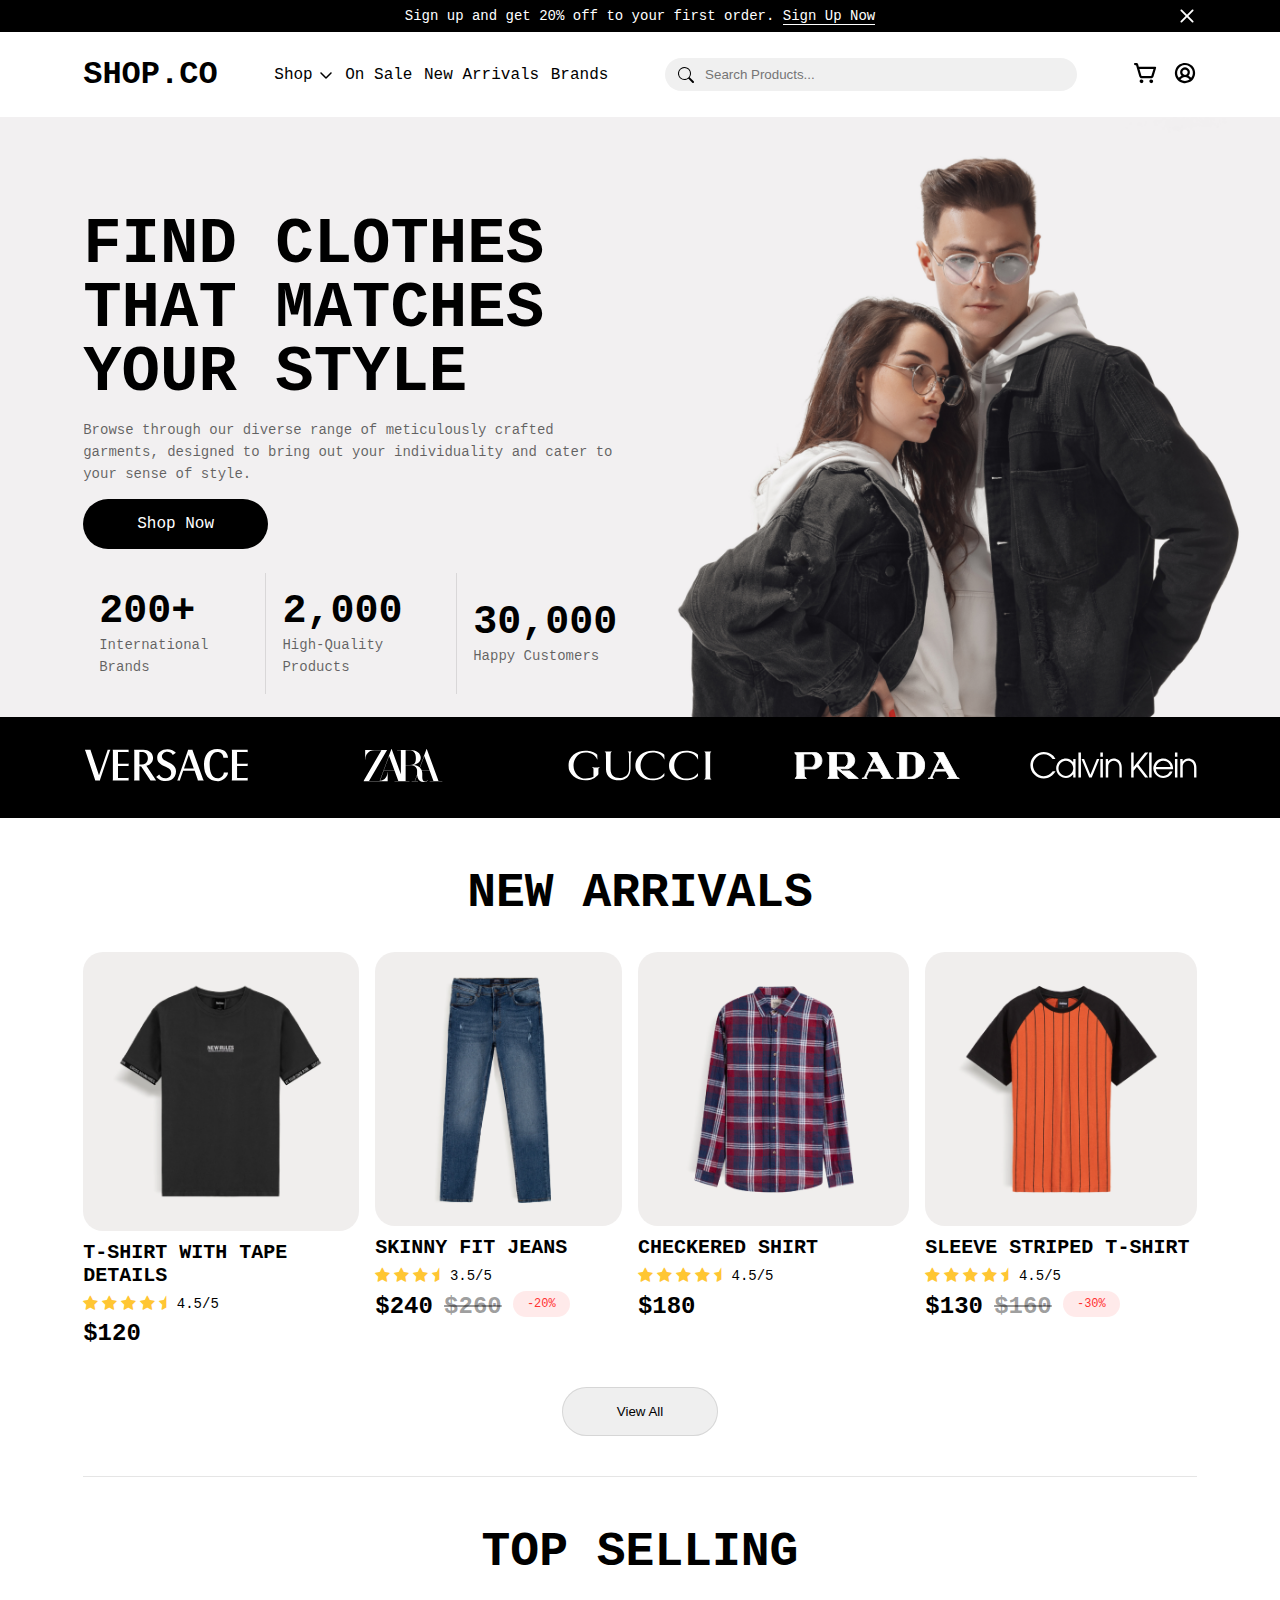
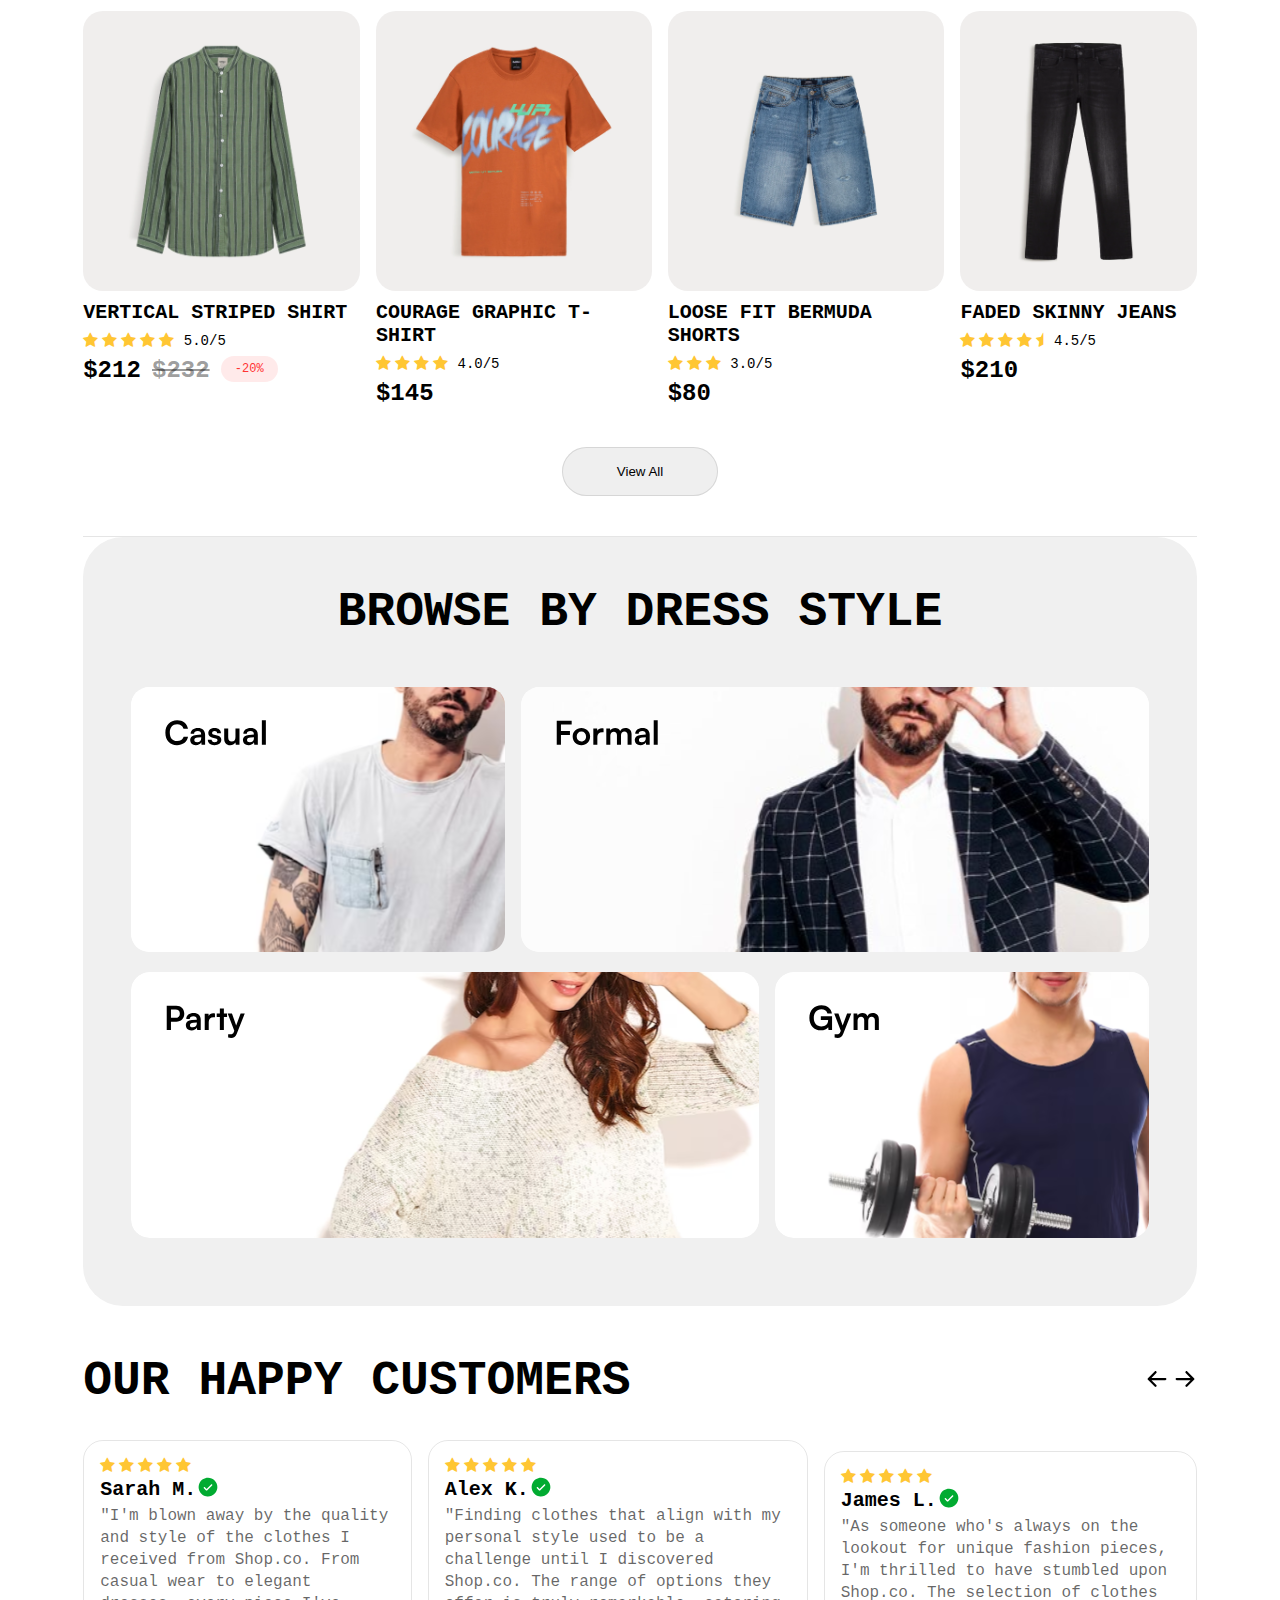
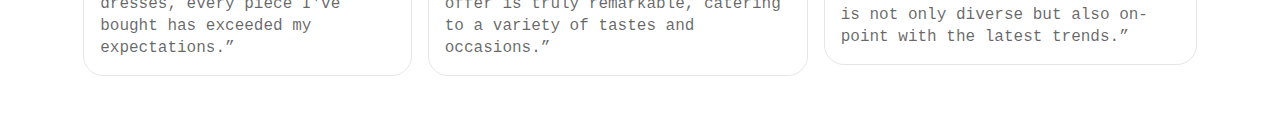
==== index.html @ 6834daca "header and main section" ====
<!DOCTYPE html>
<html lang="en">
  <head>
    <meta charset="UTF-8" />
    <meta name="viewport" content="width=device-width, initial-scale=1.0" />
    <title>Shop.co</title>
    <link rel="stylesheet" href="./styles/index.css" />
    <link
      rel="stylesheet"
      href="https://cdnjs.cloudflare.com/ajax/libs/font-awesome/4.7.0/css/font-awesome.min.css"
    />
  </head>
  <body>
    <header>
      <div class="top">
        <div class="container">
          <div class="top-content">
            <p>
              Sign up and get 20% off to your first order.
              <a href="#">Sign Up Now</a>
            </p>
            <div class="close">
              <img src="./images/x.svg" alt="" />
            </div>
          </div>
        </div>
      </div>
      <div class="bottom">
        <div class="container">
          <nav>
            <div class="logo">
              <a href="./index.html">SHOP.CO</a>
            </div>
            <ul>
              <li>
                <a href="#">Shop</a><img src="./images/dropdown.svg" alt="" />
              </li>
              <li>
                <a href="#">On Sale</a>
              </li>
              <li><a href="#">New Arrivals</a></li>
              <li><a href="#">Brands</a></li>
            </ul>
            <div class="submit">
              <input type="search" placeholder="Search Products..." />
            </div>
            <div class="login">
              <div class="cart">
                <a href="#"><img src="./images/cart.svg" alt="" /></a>
              </div>
              <div class="user">
                <a href="#"><img src="./images/user.svg" alt="" /></a>
              </div>
            </div>
          </nav>
        </div>
      </div>
    </header>
    <section class="landing-page">
      <div class="container">
        <div class="land-content">
          <h1>FIND CLOTHES THAT MATCHES YOUR STYLE</h1>
          <p>
            Browse through our diverse range of meticulously crafted garments,
            designed to bring out your individuality and cater to your sense of
            style.
          </p>
          <button>Shop Now</button>
          <div class="brand-box">
            <div class="brand">
              <p>200+</p>
              <p>International Brands</p>
            </div>
            <div class="brand">
              <p>2,000</p>
              <p>High-Quality Products</p>
            </div>
            <div class="brand">
              <p>30,000</p>
              <p>Happy Customers</p>
            </div>
          </div>
        </div>
      </div>
    </section>
    <section class="brand-sect">
      <div class="container">
        <div class="brand-sect-box">
          <div class="sect-box">
            <img src="./images/versace.svg" alt="Versace logo" />
          </div>
          <div class="sect-box">
            <img src="./images/zara-logo-1 1.svg" alt="Versace logo" />
          </div>
          <div class="sect-box">
            <img src="./images/gucci-logo-1 1.svg" alt="Versace logo" />
          </div>
          <div class="sect-box">
            <img src="./images/prada-logo-1 1.svg" alt="Versace logo" />
          </div>
          <div class="sect-box">
            <img src="./images/calvin_klein.svg" alt="Versace logo" />
          </div>
        </div>
      </div>
    </section>
    <section class="outer-arrivals">
      <div class="container">
        <div class="inner-arrivals">
          <p>NEW ARRIVALS</p>
          <div class="arrivals">
            <div class="arrival-box">
              <div class="arrival-image">
                <img src="./images/T-shirt.png" alt="T-shirt" />
              </div>
              <p>T-SHIRT WITH TAPE DETAILS</p>
              <div class="ratings">
                <div class="stars">
                  <span class="fa fa-star checked"></span>
                  <span class="fa fa-star checked"></span>
                  <span class="fa fa-star checked"></span>
                  <span class="fa fa-star checked"></span>
                  <span class="fa fa-star-half"></span>
                </div>
                <div class="rate">4.5/5</div>
              </div>
              <div class="price">
                <p>$120</p>
              </div>
            </div>
            <div class="arrival-box">
              <div class="arrival-image">
                <img src="./images/skinny-je.png" alt="T-shirt" />
              </div>
              <p>SKINNY FIT JEANS</p>
              <div class="ratings">
                <div class="stars">
                  <span class="fa fa-star checked"></span>
                  <span class="fa fa-star checked"></span>
                  <span class="fa fa-star checked"></span>
                  <span class="fa fa-star-half"></span>
                </div>
                <div class="rate">3.5/5</div>
              </div>
              <div class="price">
                <p>$240</p>
                <p>$260</p>
                <p>-20%</p>
              </div>
            </div>
            <div class="arrival-box">
              <div class="arrival-image">
                <img src="./images/check-shirt.png" alt="T-shirt" />
              </div>
              <p>CHECKERED SHIRT</p>
              <div class="ratings">
                <div class="stars">
                  <span class="fa fa-star checked"></span>
                  <span class="fa fa-star checked"></span>
                  <span class="fa fa-star checked"></span>
                  <span class="fa fa-star checked"></span>
                  <span class="fa fa-star-half"></span>
                </div>
                <div class="rate">4.5/5</div>
              </div>
              <div class="price">
                <p>$180</p>
              </div>
            </div>
            <div class="arrival-box">
              <div class="arrival-image">
                <img src="./images/sleeze-tshirt.png" alt="T-shirt" />
              </div>
              <p>SLEEVE STRIPED T-SHIRT</p>
              <div class="ratings">
                <div class="stars">
                  <span class="fa fa-star checked"></span>
                  <span class="fa fa-star checked"></span>
                  <span class="fa fa-star checked"></span>
                  <span class="fa fa-star checked"></span>
                  <span class="fa fa-star-half"></span>
                </div>
                <div class="rate">4.5/5</div>
              </div>
              <div class="price">
                <p>$130</p>
                <p>$160</p>
                <p>-30%</p>
              </div>
            </div>
          </div>
          <div class="btn">
            <button>View All</button>
          </div>
        </div>
      </div>
    </section>
    <section class="outer-arrivals">
      <div class="container">
        <div class="inner-arrivals">
          <p>TOP SELLING</p>
          <div class="arrivals">
            <div class="arrival-box">
              <div class="arrival-image">
                <img src="./images/verticalstripe.png" alt="T-shirt" />
              </div>
              <p>VERTICAL STRIPED SHIRT</p>
              <div class="ratings">
                <div class="stars">
                  <span class="fa fa-star checked"></span>
                  <span class="fa fa-star checked"></span>
                  <span class="fa fa-star checked"></span>
                  <span class="fa fa-star checked"></span>
                  <span class="fa fa-star checked"></span>
                </div>
                <div class="rate">5.0/5</div>
              </div>
              <div class="price">
                <p>$212</p>
                <p>$232</p>
                <p>-20%</p>
              </div>
            </div>
            <div class="arrival-box">
              <div class="arrival-image">
                <img src="./images/courage.png" alt="T-shirt" />
              </div>
              <p>COURAGE GRAPHIC T-SHIRT</p>
              <div class="ratings">
                <div class="stars">
                  <span class="fa fa-star checked"></span>
                  <span class="fa fa-star checked"></span>
                  <span class="fa fa-star checked"></span>
                  <span class="fa fa-star checked"></span>
                </div>
                <div class="rate">4.0/5</div>
              </div>
              <div class="price">
                <p>$145</p>
              </div>
            </div>
            <div class="arrival-box">
              <div class="arrival-image">
                <img src="./images/loosefit.png" alt="T-shirt" />
              </div>
              <p>LOOSE FIT BERMUDA SHORTS</p>
              <div class="ratings">
                <div class="stars">
                  <span class="fa fa-star checked"></span>
                  <span class="fa fa-star checked"></span>
                  <span class="fa fa-star checked"></span>
                </div>
                <div class="rate">3.0/5</div>
              </div>
              <div class="price">
                <p>$80</p>
              </div>
            </div>
            <div class="arrival-box">
              <div class="arrival-image">
                <img src="./images/faded.png" alt="T-shirt" />
              </div>
              <p>FADED SKINNY JEANS</p>
              <div class="ratings">
                <div class="stars">
                  <span class="fa fa-star checked"></span>
                  <span class="fa fa-star checked"></span>
                  <span class="fa fa-star checked"></span>
                  <span class="fa fa-star checked"></span>
                  <span class="fa fa-star-half"></span>
                </div>
                <div class="rate">4.5/5</div>
              </div>
              <div class="price">
                <p>$210</p>
              </div>
            </div>
          </div>
          <div class="btn">
            <button>View All</button>
          </div>
        </div>
      </div>
    </section>
    <section class="outer-dress">
      <div class="container">
        <div class="inner-dress">
          <p>BROWSE BY DRESS STYLE</p>
          <div class="dress-box">
            <div class="image-box1 set">
              <img src="./images/casual.svg" alt="" />
            </div>
            <div class="image-box2 set">
              <img src="./images/formal.svg" alt="" />
            </div>
          </div>
          <div class="dress-box">
            <div class="image-box1 set">
              <img src="./images/party.svg" alt="" />
            </div>
            <div class="image-box2 set">
              <img src="./images/gym.svg" alt="" />
            </div>
          </div>
        </div>
      </div>
    </section>
    <section class="outer-cost">
      <div class="container">
        <div class="happy-customers">
          <div class="happy-box">
            <p>OUR HAPPY CUSTOMERS</p>
            <div class="happy-nav">
              <img src="./images/arrow-down-bold 2.svg" alt="" />
              <img src="./images/arrow-down-bold 1.svg" alt="" />
            </div>
          </div>
          <div class="happy-reviews">
            <div class="review">
              <div class="stars">
                <span class="fa fa-star checked"></span>
                <span class="fa fa-star checked"></span>
                <span class="fa fa-star checked"></span>
                <span class="fa fa-star checked"></span>
                <span class="fa fa-star checked"></span>
              </div>
              <p class="name">
                Sarah M. <span><img src="./images/tick.svg" alt="" /></span>
              </p>
              <p class="body">
                "I'm blown away by the quality and style of the clothes I
                received from Shop.co. From casual wear to elegant dresses,
                every piece I've bought has exceeded my expectations.”
              </p>
            </div>
            <div class="review">
              <div class="stars">
                <span class="fa fa-star checked"></span>
                <span class="fa fa-star checked"></span>
                <span class="fa fa-star checked"></span>
                <span class="fa fa-star checked"></span>
                <span class="fa fa-star checked"></span>
              </div>
              <p class="name">
                Alex K. <span><img src="./images/tick.svg" alt="" /></span>
              </p>
              <p class="body">
                "Finding clothes that align with my personal style used to be a
                challenge until I discovered Shop.co. The range of options they
                offer is truly remarkable, catering to a variety of tastes and
                occasions.”
              </p>
            </div>
            <div class="review">
              <div class="stars">
                <span class="fa fa-star checked"></span>
                <span class="fa fa-star checked"></span>
                <span class="fa fa-star checked"></span>
                <span class="fa fa-star checked"></span>
                <span class="fa fa-star checked"></span>
              </div>
              <p class="name">
                James L. <span><img src="./images/tick.svg" alt="" /></span>
              </p>
              <p class="body">
                "As someone who's always on the lookout for unique fashion
                pieces, I'm thrilled to have stumbled upon Shop.co. The
                selection of clothes is not only diverse but also on-point with
                the latest trends.”
              </p>
            </div>
          </div>
        </div>
      </div>
    </section>
  </body>
</html>
---- styles/index.css ----
/* GLOBAL STYLING */
* {
  margin: 0;
  padding: 0;
  box-sizing: border-box;
}
li {
  list-style: none;
}
a {
  text-decoration: none;
  color: black;
}
.container {
  max-width: 87%;
  margin: auto;
}
/* TYPOGRAPHY */
@import url("https://fonts.googleapis.com/css2?family=Roboto+Mono&display=swap");
@import url("https://fonts.googleapis.com/css2?family=Ubuntu+Mono:wght@700&display=swap");

/* HEADER STYLING */
/* header {
  position: fixed;
  top: 0;
  left: 0;
  right: 0;
  z-index: 100;
} */
.top {
  background: black;
  color: white;
  text-align: center;
  padding: 0.5em 0;
}
.top-content {
  position: relative;
}

.top-content p {
  color: white;
  font-size: 14px;
  font-weight: 400;
  font-family: "Roboto Mono", monospace;
}
.top-content a {
  color: white;
  font-size: 14px;
  font-weight: 500;
  font-family: "Roboto Mono", monospace;
  border-bottom: 1px solid white;
}
.close {
  position: absolute;
  top: -2px;
  right: 0;
}
.bottom {
  background-color: white;
}
nav {
  display: flex;
  justify-content: space-between;
  align-items: center;
  padding: 1.5em 0;
}
nav ul {
  display: flex;
  justify-content: space-between;
  width: 30%;
}
nav .logo a {
  font-family: "Ubuntu Mono", monospace;
  font-size: 32px;
  font-weight: 700;
}
nav ul li a {
  font-family: "Roboto Mono", monospace;
  font-size: 16px;
  font-weight: 400;
}

nav ul li:first-child {
  display: flex;
  align-items: center;
  justify-content: center;
  gap: 5px;
}
nav ul li:hover {
  cursor: pointer;
}
.submit {
  width: 37%;
  background-color: #f0f0f0;
  border-radius: 62px;
  padding: 0;
}
.submit input:focus {
  border: 0;
  outline: none;
}
input {
  border: none;
  width: 100%;
  padding: 9px 4px 9px 40px;
  background: transparent
    url("data:image/svg+xml,%3Csvg xmlns='http://www.w3.org/2000/svg' width='16' height='16' class='bi bi-search' viewBox='0 0 16 16'%3E%3Cpath d='M11.742 10.344a6.5 6.5 0 1 0-1.397 1.398h-.001c.03.04.062.078.098.115l3.85 3.85a1 1 0 0 0 1.415-1.414l-3.85-3.85a1.007 1.007 0 0 0-.115-.1zM12 6.5a5.5 5.5 0 1 1-11 0 5.5 5.5 0 0 1 11 0z'%3E%3C/path%3E%3C/svg%3E")
    no-repeat 13px center;
}

nav .login {
  display: flex;
  align-items: center;
  justify-content: space-between;
  gap: 15px;
}

/* LANDING PAGE STYLES */
.landing-page {
  background-image: url("../images/landing-page.png");
  background-repeat: no-repeat;
  background-size: cover;
  width: 100%;
  height: 600px;
  padding: 5em 0;
}
.land-content {
  margin-top: 1em;
  max-width: 550px;
}
.land-content h1 {
  font-family: "Ubuntu Mono", monospace;
  font-size: 64px;
  font-style: normal;
  font-weight: 700;
  line-height: 64px;
}
.land-content > p {
  font-size: 14px;
  font-style: normal;
  font-weight: 400;
  line-height: 22px;
  font-family: "Roboto Mono", monospace;
  color: rgba(0, 0, 0, 0.6);
  margin: 1em 0;
}
.land-content button {
  padding: 16px 54px;
  border-radius: 62px;
  background: #000;
  color: white;
  border: none;
  font-size: 16px;
  font-style: normal;
  font-weight: 500;
  font-family: "Roboto Mono", monospace;
  margin-bottom: 1.5em;
}

.brand-box {
  display: flex;
  align-items: center;
  justify-content: space-between;
}
.brand p:first-child {
  color: #000;
  font-family: "Roboto Mono", monospace;
  font-size: 40px;
  font-style: normal;
  font-weight: 700;
}
.brand p:last-child {
  color: rgba(0, 0, 0, 0.6);
  font-family: "Roboto Mono", monospace;
  font-size: 14px;
  font-style: normal;
  font-weight: 400;
  line-height: 22px;
}
.brand-box div:first-child,
.brand-box div:nth-child(2) {
  border-right: 1px solid rgba(0, 0, 0, 0.1);
}
.brand {
  padding: 1em;
}

.brand-sect {
  background: black;
}
.brand-sect-box {
  display: flex;
  justify-content: space-between;
  align-items: center;
  padding: 2em 0;
}
.sect-box img {
  max-width: 100%;
  height: 33.164px;
  width: 166.482px;
}

/* ARRIVALS SECTION */
.inner-arrivals > p {
  color: #000;
  text-align: center;
  font-family: "Ubuntu Mono", monospace;
  font-size: 48px;
  font-style: normal;
  font-weight: 700;
  line-height: normal;
  margin-top: 1em;
}
.arrivals {
  display: flex;
  justify-content: space-between;
  gap: 1em;
  margin-top: 2em;
}

.arrival-image img {
  max-width: 100%;
  border-radius: 20px;
}
.arrival-box p {
  color: #000;
  font-family: "Roboto Mono", monospace;
  margin-top: 0.3em;
  font-size: 20px;
  font-style: normal;
  font-weight: 700;
  line-height: normal;
}
.ratings .stars .fa-star,
.fa-star-half {
  color: #ffc633;
}
.ratings {
  display: flex;
  align-items: center;
  margin-top: 0.5em;
  gap: 0.6em;
}
.rate {
  color: #000;
  font-family: "Roboto Mono", monospace;
  font-size: 14px;
  font-style: normal;
  font-weight: 400;
  line-height: normal;
}
.price {
  display: flex;
  align-items: center;
  gap: 0.7em;
}

.price p:first-child {
  color: #000;
  font-family: "Roboto Mono", monospace;
  font-size: 24px;
  font-style: normal;
  font-weight: 700;
  line-height: normal;
}
.price p:nth-child(2) {
  color: rgba(0, 0, 0, 0.4);
  font-family: "Roboto Mono", monospace;
  font-size: 24px;
  font-style: normal;
  font-weight: 700;
  line-height: normal;
  text-decoration: line-through;
}
.price p:nth-child(3) {
  color: #f33;
  font-family: "Roboto Mono", monospace;
  font-size: 12px;
  font-style: normal;
  font-weight: 500;
  line-height: normal;
  padding: 6px 14px;
  border-radius: 62px;
  background: rgba(255, 51, 51, 0.1);
}
.inner-arrivals button {
  padding: 16px 54px;
  border-radius: 62px;
  border: 1px solid rgba(0, 0, 0, 0.1);
  margin: 3em 0;
}

.inner-arrivals {
  border-bottom: 1px solid rgba(0, 0, 0, 0.1);
}
.btn {
  display: flex;
  align-items: center;
  justify-content: center;
}

.inner-dress {
  border-radius: 40px;
  background: #f0f0f0;
  text-align: center;
  padding: 3em;
}
.dress-box {
  margin-bottom: 1em;
  display: flex;
  justify-content: center;
  gap: 1em;
}
.set img {
  max-width: 100%;
}
.inner-dress > p {
  font-family: "Ubuntu Mono", monospace;
  color: #000;
  text-align: center;
  font-size: 48px;
  font-style: normal;
  font-weight: 700;
  line-height: normal;
  padding-bottom: 1em;
}

/* HAPPY CUSTOMERS */
.happy-customers {
  margin-top: 3em;
  margin-bottom: 3em;
}
.happy-box {
  display: flex;
  justify-content: space-between;
  align-items: center;
}
.happy-box p {
  font-family: "Ubuntu Mono", monospace;
  font-size: 48px;
  font-style: normal;
  font-weight: 700;
  line-height: normal;
  color: #000;
}
.happy-nav img {
  max-width: 100%;
  width: 24px;
  height: 24px;
  cursor: pointer;
}
.happy-reviews {
  margin-top: 2em;
  display: flex;
  align-items: center;
  justify-content: space-between;
  gap: 1em;
}
.review {
  border-radius: 20px;
  border: 1px solid rgba(0, 0, 0, 0.1);
  padding: 1em;
}
.review .stars .fa-star,
.fa-star-half {
  color: #ffc633;
}
.review .name {
  display: flex;
  align-items: center;
  color: #000;
  font-size: 20px;
  font-style: normal;
  font-weight: 700;
  line-height: 22px;
  font-family: "Roboto Mono", monospace;
}
.review .name img {
  max-width: 100%;
  width: 24px;
  height: 24px;
}

.review .body {
  font-family: "Roboto Mono", monospace;
  color: rgba(0, 0, 0, 0.6);
  font-size: 16px;
  font-style: normal;
  font-weight: 400;
  line-height: 22px;
}
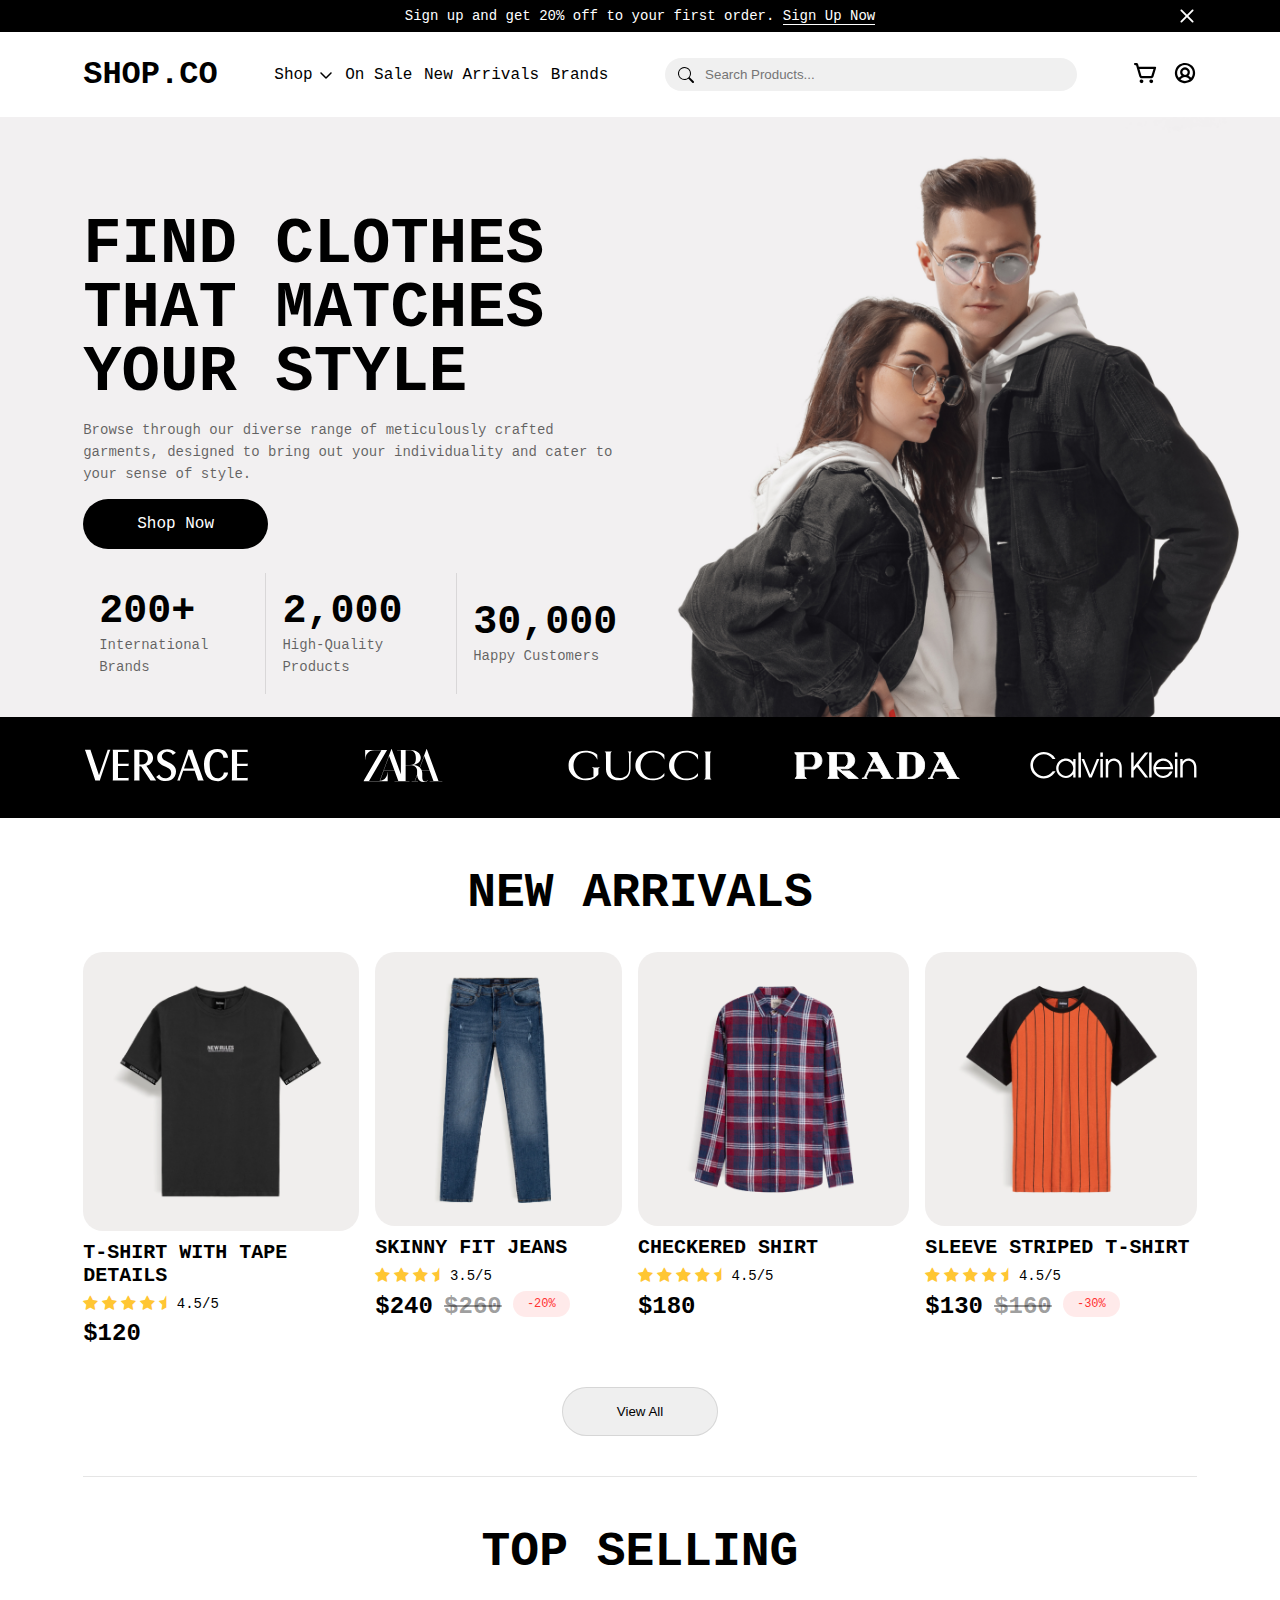
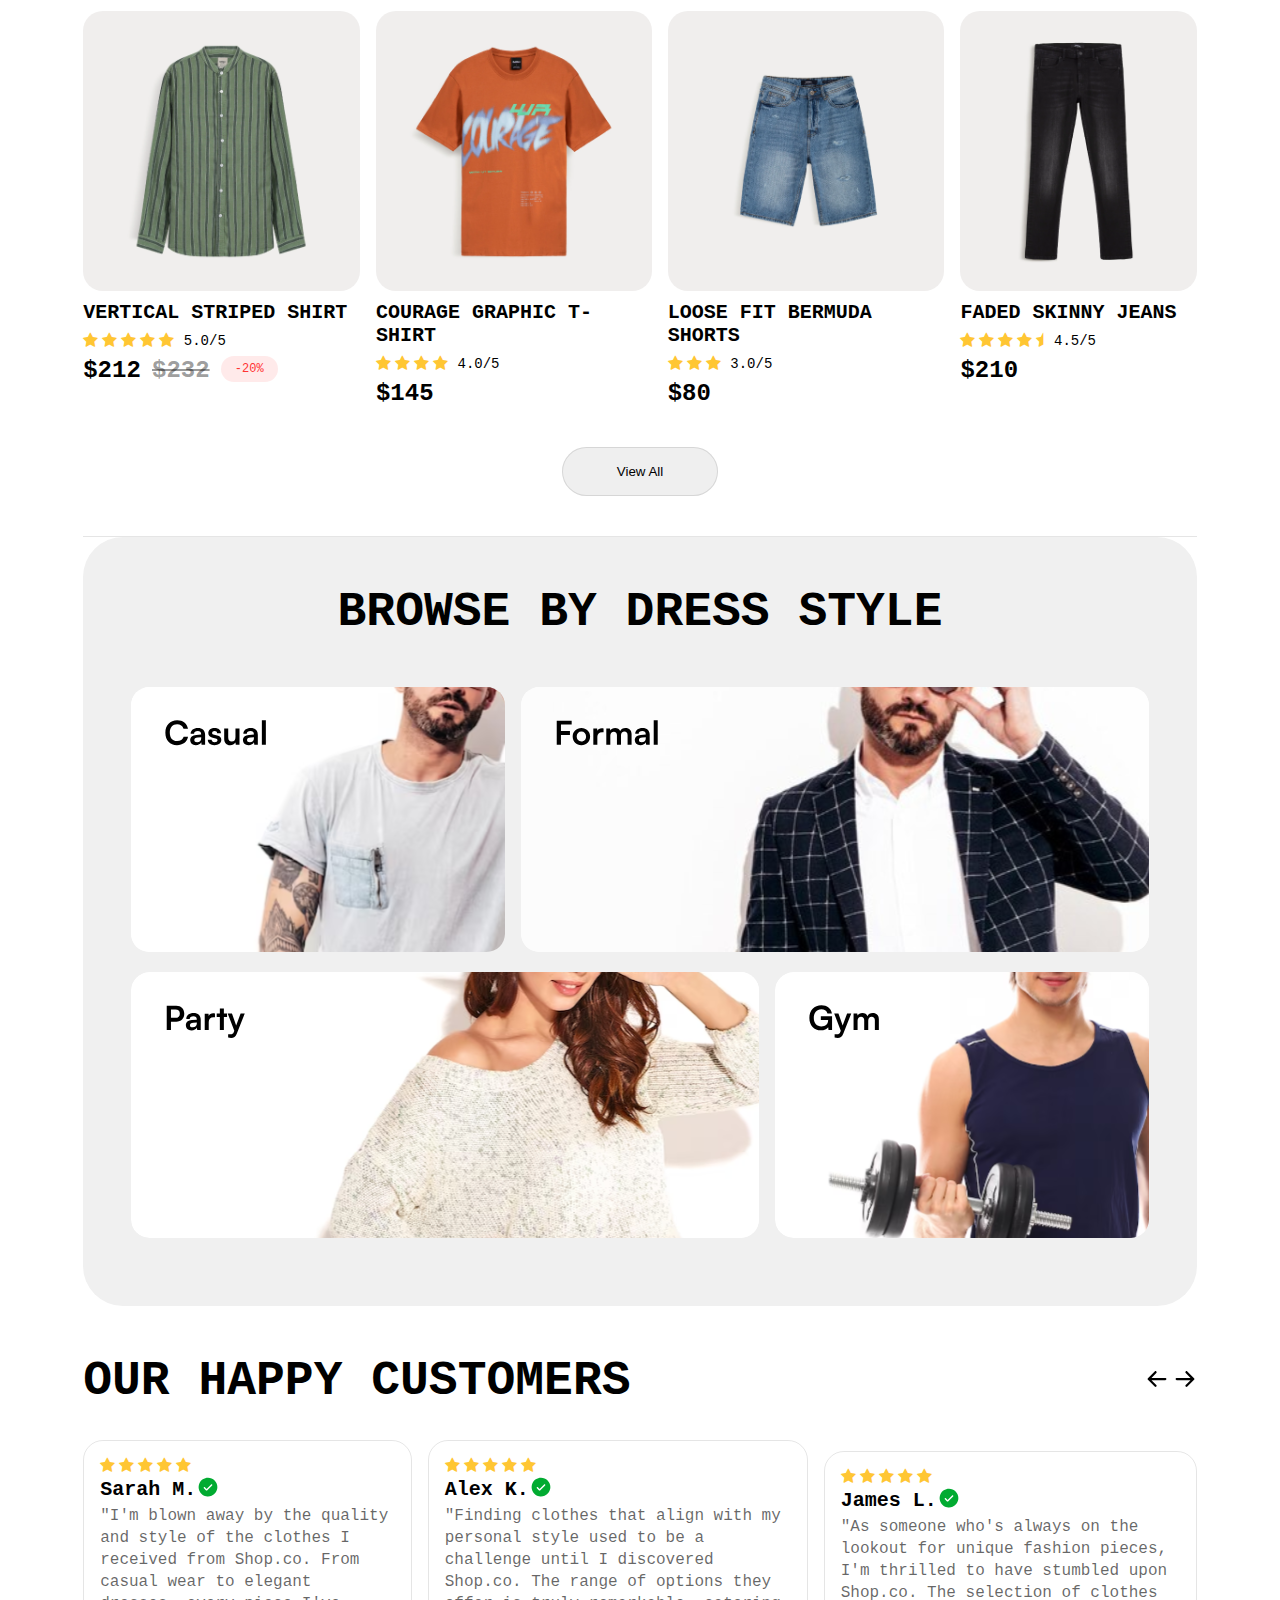
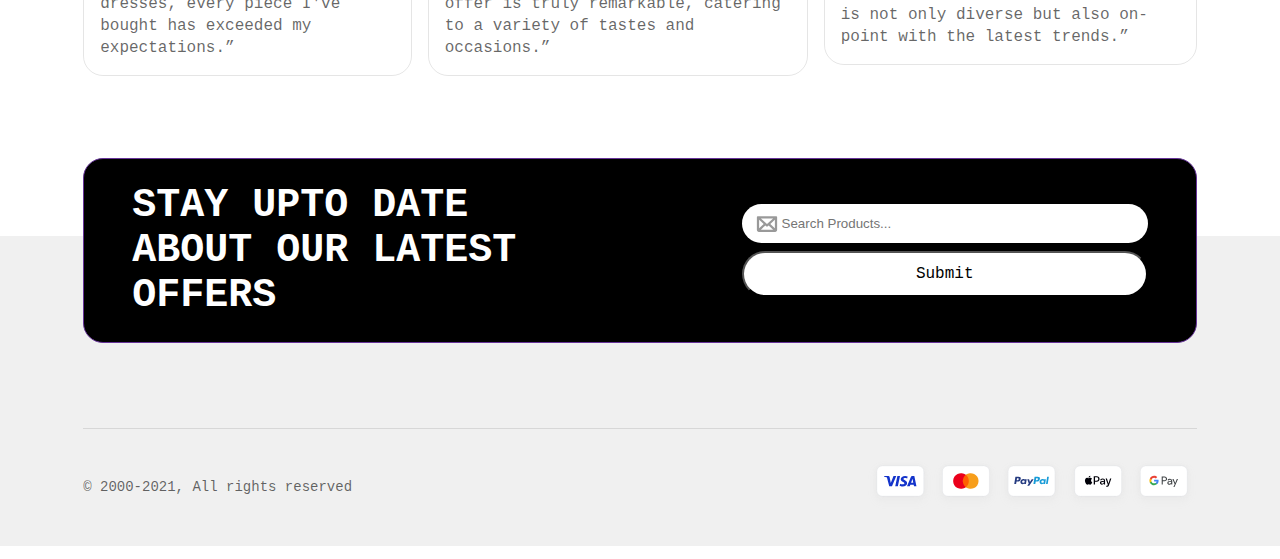
==== commit 1104c619: "finished home page" ====
--- a/index.html
+++ b/index.html
@@ -373,5 +373,36 @@
         </div>
       </div>
     </section>
+    <footer>
+      <div class="container">
+        <div class="top-footer">
+          <p>STAY UPTO DATE ABOUT OUR LATEST OFFERS</p>
+          <div class="sub-box">
+            <input type="search" placeholder="Search Products..." />
+            <button>Submit</button>
+          </div>
+        </div>
+        <div class="copyright">
+          <p>© 2000-2021, All rights reserved</p>
+          <div class="payment-type">
+            <div class="pay">
+              <img src="./images/visa.svg" alt="" />
+            </div>
+            <div class="pay">
+              <img src="./images/mastercard.svg" alt="" />
+            </div>
+            <div class="pay">
+              <img src="./images/paypal.svg" alt="" />
+            </div>
+            <div class="pay">
+              <img src="./images/applepay.svg" alt="" />
+            </div>
+            <div class="pay">
+              <img src="./images/googlepay.svg" alt="" />
+            </div>
+          </div>
+        </div>
+      </div>
+    </footer>
   </body>
 </html>
--- a/styles/index.css
+++ b/styles/index.css
@@ -99,7 +99,7 @@
   border: 0;
   outline: none;
 }
-input {
+header input {
   border: none;
   width: 100%;
   padding: 9px 4px 9px 40px;
@@ -389,3 +389,80 @@
   font-weight: 400;
   line-height: 22px;
 }
+
+/* FOOTER STYLING */
+footer {
+  background: #f0f0f0;
+  position: relative;
+  margin-top: 10em;
+  padding-top: 2em;
+}
+.top-footer {
+  border: 1px solid rebeccapurple;
+  display: flex;
+  align-items: center;
+  background: #000;
+  justify-content: space-between;
+  padding: 1.5em 3em;
+  border-radius: 20px;
+  position: absolute;
+  top: -25%;
+  max-width: 87%;
+  /* display: none; */
+}
+.sub-box input:focus {
+  border: 0;
+  outline: none;
+}
+.sub-box input {
+  border: none;
+  width: 100%;
+  border-radius: 62px;
+  padding: 12px 4px 12px 40px;
+  background: #fff url("../images/message.svg") no-repeat 13px center;
+}
+.sub-box button {
+  padding: 12px 16px;
+  border-radius: 62px;
+  background: #fff;
+  color: #000;
+  font-family: "Roboto Mono", monospace;
+  font-size: 16px;
+  font-style: normal;
+  font-weight: 500;
+  line-height: normal;
+  width: 100%;
+  margin-top: 0.5em;
+}
+.top-footer p {
+  color: #fff;
+  font-family: "Ubuntu Mono", monospace;
+  font-size: 40px;
+  font-style: normal;
+  font-weight: 700;
+  line-height: 45px;
+  width: 45%;
+}
+.sub-box {
+  width: 40%;
+}
+
+.copyright {
+  margin-top: 10em;
+  display: flex;
+  align-items: center;
+  justify-content: space-between;
+  border-top: 1px solid rgba(0, 0, 0, 0.1);
+  padding: 2em 0;
+}
+.payment-type {
+  display: flex;
+}
+.copyright p {
+  color: rgba(0, 0, 0, 0.6);
+  font-size: 14px;
+  font-style: normal;
+  font-weight: 400;
+  line-height: normal;
+  font-family: "Roboto Mono", monospace;
+}
